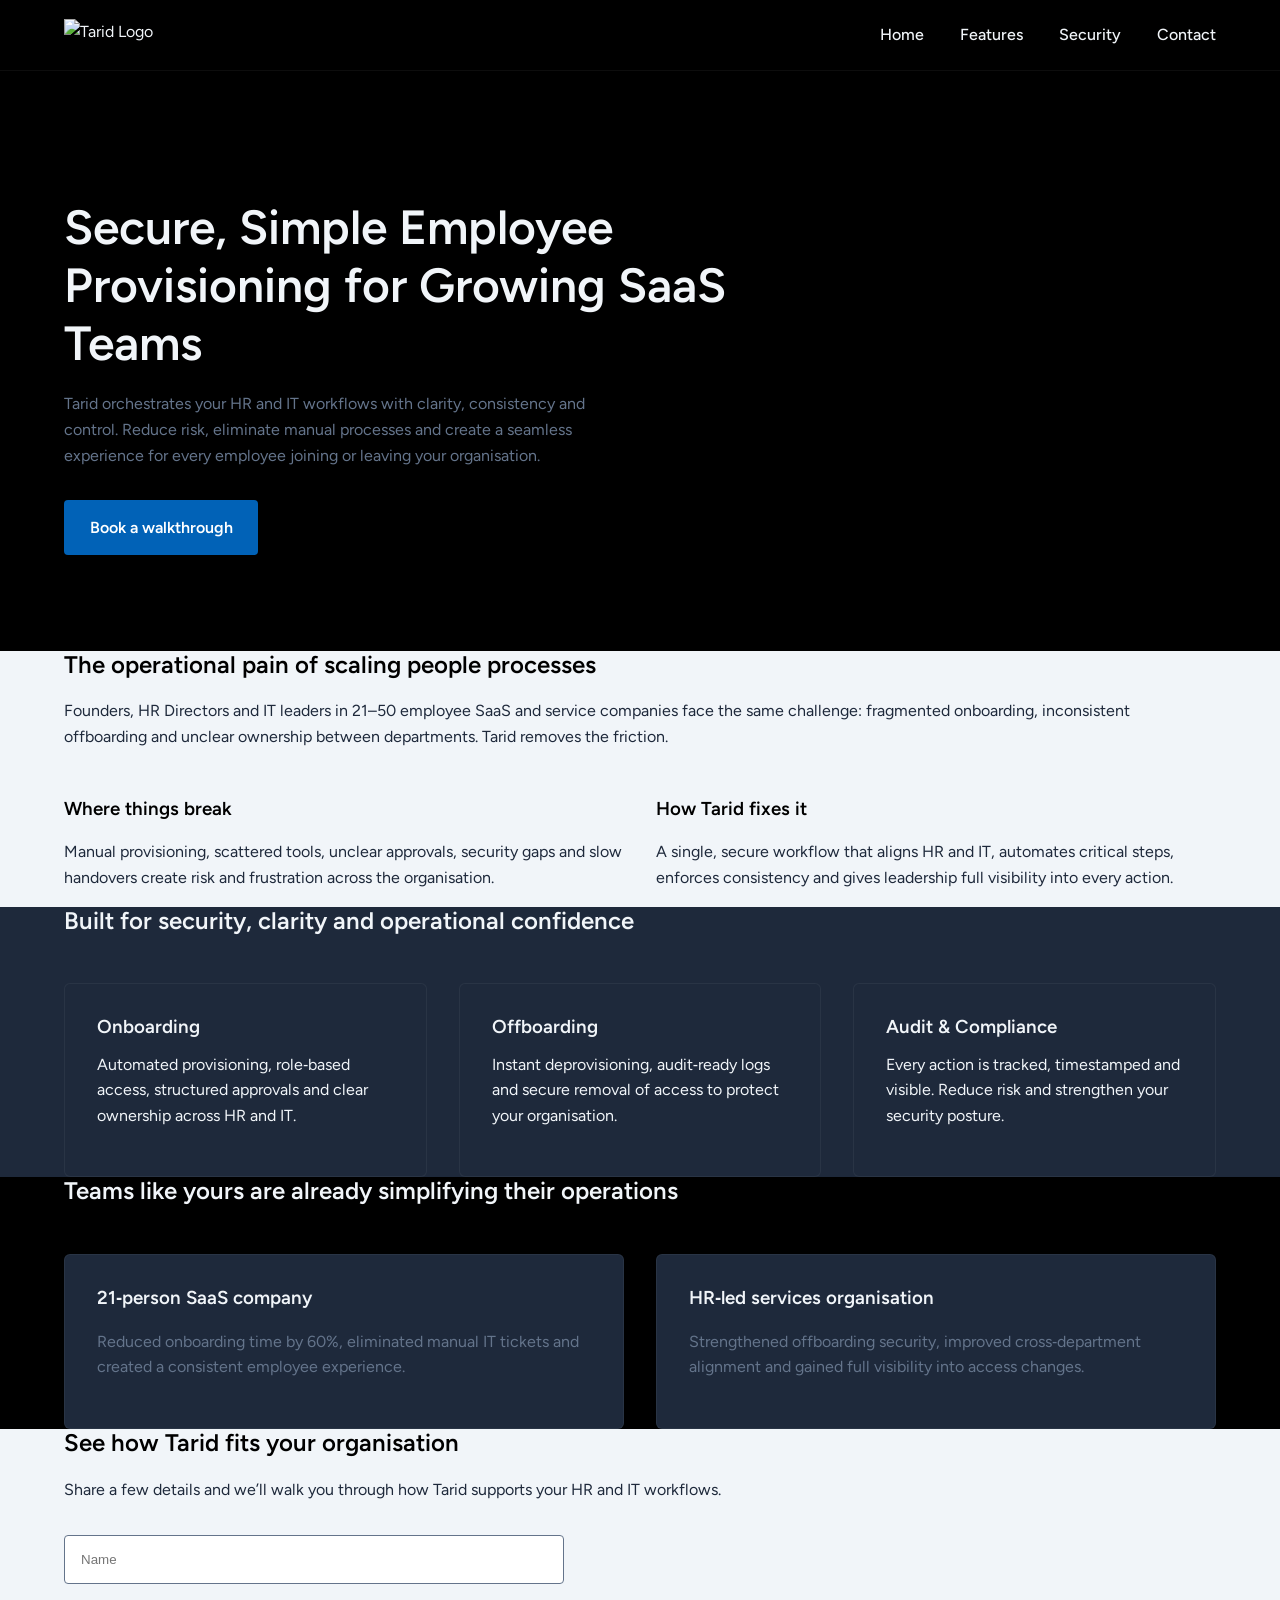
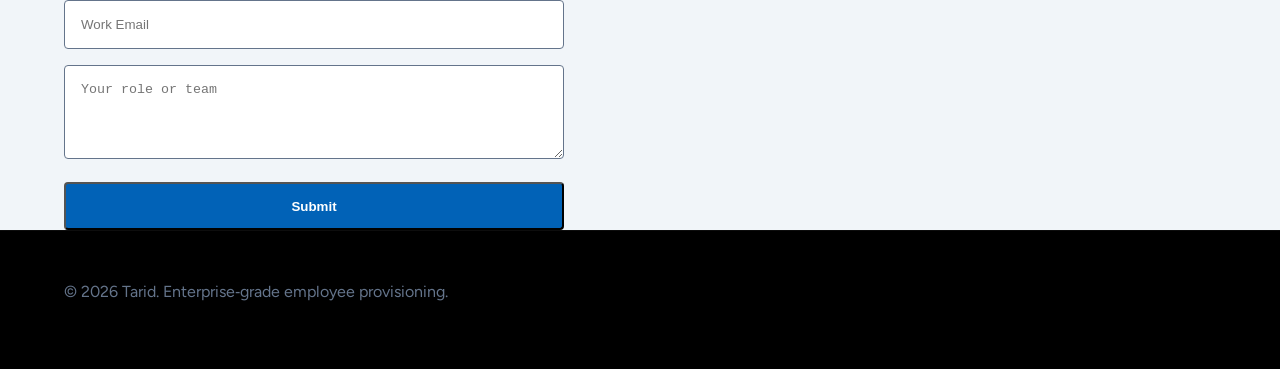
==== pages/index.html @ 122c296e "Add initial HTML structure for the homepage" ====
<!DOCTYPE html>
<html lang="en">
<head>
    <meta charset="UTF-8">
    <meta name="viewport" content="width=device-width, initial-scale=1.0">
    <title>Tarid – Secure Employee Provisioning</title>
    <link rel="stylesheet" href="../assets/css/global.css">
</head>

<body>

    <!-- NAVBAR -->
    <nav class="navbar">
        <div class="container">
            <img src="../assets/img/tarid-logo.svg" alt="Tarid Logo" height="32">
            <div>
                <a href="index.html">Home</a>
                <a href="features.html">Features</a>
                <a href="security.html">Security</a>
                <a href="contact.html">Contact</a>
            </div>
        </div>
    </nav>

    <!-- HERO -->
    <section class="hero section-dark">
        <div class="container">
            <h1>Secure, Simple Employee Provisioning for Growing SaaS Teams</h1>
            <p>Tarid orchestrates your HR and IT workflows with clarity, consistency and control. Reduce risk, eliminate manual processes and create a seamless experience for every employee joining or leaving your organisation.</p>
            <a class="btn-primary" href="https://calendly.com/">Book a walkthrough</a>
        </div>
    </section>

    <!-- PROBLEM → SOLUTION -->
    <section class="section-light">
        <div class="container">
            <h2>The operational pain of scaling people processes</h2>
            <p>Founders, HR Directors and IT leaders in 21–50 employee SaaS and service companies face the same challenge: fragmented onboarding, inconsistent offboarding and unclear ownership between departments. Tarid removes the friction.</p>

            <div class="grid grid-2" style="margin-top: 3rem;">
                <div>
                    <h3>Where things break</h3>
                    <p>Manual provisioning, scattered tools, unclear approvals, security gaps and slow handovers create risk and frustration across the organisation.</p>
                </div>
                <div>
                    <h3>How Tarid fixes it</h3>
                    <p>A single, secure workflow that aligns HR and IT, automates critical steps, enforces consistency and gives leadership full visibility into every action.</p>
                </div>
            </div>
        </div>
    </section>

    <!-- FEATURES -->
    <section class="section-slate">
        <div class="container">
            <h2>Built for security, clarity and operational confidence</h2>

            <div class="grid grid-3" style="margin-top: 3rem;">
                <div class="feature-card">
                    <h3>Onboarding</h3>
                    <p>Automated provisioning, role‑based access, structured approvals and clear ownership across HR and IT.</p>
                </div>

                <div class="feature-card">
                    <h3>Offboarding</h3>
                    <p>Instant deprovisioning, audit‑ready logs and secure removal of access to protect your organisation.</p>
                </div>

                <div class="feature-card">
                    <h3>Audit & Compliance</h3>
                    <p>Every action is tracked, timestamped and visible. Reduce risk and strengthen your security posture.</p>
                </div>
            </div>
        </div>
    </section>

    <!-- CASE STUDIES -->
    <section class="section-dark">
        <div class="container">
            <h2>Teams like yours are already simplifying their operations</h2>

            <div class="grid grid-2" style="margin-top: 3rem;">
                <div class="case-study">
                    <h3>21‑person SaaS company</h3>
                    <p>Reduced onboarding time by 60%, eliminated manual IT tickets and created a consistent employee experience.</p>
                </div>

                <div class="case-study">
                    <h3>HR‑led services organisation</h3>
                    <p>Strengthened offboarding security, improved cross‑department alignment and gained full visibility into access changes.</p>
                </div>
            </div>
        </div>
    </section>

    <!-- LEAD CAPTURE -->
    <section class="section-light">
        <div class="container">
            <h2>See how Tarid fits your organisation</h2>
            <p>Share a few details and we’ll walk you through how Tarid supports your HR and IT workflows.</p>

            <form class="lead-form" style="margin-top: 2rem;">
                <input type="text" placeholder="Name">
                <input type="email" placeholder="Work Email">
                <textarea rows="4" placeholder="Your role or team"></textarea>
                <button class="btn-primary">Submit</button>
            </form>
        </div>
    </section>

    <!-- FOOTER -->
    <footer class="footer">
        <div class="container">
            <p>© 2026 Tarid. Enterprise‑grade employee provisioning.</p>
        </div>
    </footer>

</body>
</html>
---- assets/css/global.css ----
/* --------------------------------------------------
   Global CSS — Enterprise Security Aesthetic
   Figtree + Black/Slate/Deep Blue Palette
   -------------------------------------------------- */

/* Font */
@import url('https://fonts.googleapis.com/css2?family=Figtree:wght@300;400;500;600;700&display=swap');

/* Root Variables */
:root {
  --black: #000000;
  --slate: #1E293B;
  --blue: #0162B7;
  --grey-blue: #64748B;
  --light: #F1F5F9;
  --success: #10B981;

  --max-width: 1200px;
}

/* Reset */
* {
  margin: 0;
  padding: 0;
  box-sizing: border-box;
}

body {
  font-family: 'Figtree', sans-serif;
  background: var(--black);
  color: var(--light);
  line-height: 1.6;
}

/* Layout */
.container {
  width: 100%;
  max-width: var(--max-width);
  margin: 0 auto;
  padding: 0 1.5rem;
}

.section {
  padding: 5rem 0;
}

.section-dark {
  background: var(--black);
  color: var(--light);
}

.section-slate {
  background: var(--slate);
  color: var(--light);
}

.section-light {
  background: var(--light);
  color: var(--black);
}

/* Typography */
h1, h2, h3, h4 {
  font-weight: 600;
  line-height: 1.2;
  margin-bottom: 1.2rem;
}

p {
  margin-bottom: 1rem;
  color: var(--grey-blue);
}

.section-light p {
  color: var(--slate);
}

/* Navbar */
.navbar {
  width: 100%;
  background: var(--black);
  padding: 1.2rem 0;
  border-bottom: 1px solid rgba(255,255,255,0.05);
}

.navbar .container {
  display: flex;
  justify-content: space-between;
  align-items: center;
}

.navbar a {
  color: var(--light);
  text-decoration: none;
  font-weight: 500;
  margin-left: 2rem;
}

.navbar a:hover {
  color: var(--blue);
}

/* Buttons */
.btn-primary {
  display: inline-block;
  background: var(--blue);
  color: #fff;
  padding: 0.9rem 1.6rem;
  border-radius: 4px;
  font-weight: 600;
  text-decoration: none;
}

.btn-primary:hover {
  background: #02539a;
}

.btn-secondary {
  display: inline-block;
  background: transparent;
  border: 1px solid var(--grey-blue);
  color: var(--grey-blue);
  padding: 0.9rem 1.6rem;
  border-radius: 4px;
  font-weight: 500;
  text-decoration: none;
}

.btn-secondary:hover {
  border-color: var(--blue);
  color: var(--blue);
}

/* Hero */
.hero {
  padding: 8rem 0 6rem;
}

.hero h1 {
  font-size: 3rem;
  max-width: 700px;
}

.hero p {
  max-width: 550px;
  margin-bottom: 2rem;
}

/* Grid */
.grid {
  display: grid;
  gap: 2rem;
}

.grid-3 {
  grid-template-columns: repeat(3, 1fr);
}

.grid-2 {
  grid-template-columns: repeat(2, 1fr);
}

/* Feature Cards */
.feature-card {
  background: var(--slate);
  padding: 2rem;
  border-radius: 6px;
  border: 1px solid rgba(255,255,255,0.05);
}

.feature-card h3 {
  margin-bottom: 0.8rem;
}

.feature-card p {
  color: var(--light);
}

/* Case Studies */
.case-study {
  background: var(--slate);
  padding: 2rem;
  border-radius: 6px;
  border: 1px solid rgba(255,255,255,0.05);
}

/* Lead Capture */
.lead-form {
  max-width: 500px;
}

.lead-form input,
.lead-form textarea {
  width: 100%;
  padding: 1rem;
  margin-bottom: 1rem;
  border-radius: 4px;
  border: 1px solid var(--grey-blue);
  background: #fff;
  color: var(--black);
}

.lead-form button {
  width: 100%;
}

/* Footer */
.footer {
  background: var(--black);
  padding: 3rem 0;
  border-top: 1px solid rgba(255,255,255,0.05);
}

.footer p {
  color: var(--grey-blue);
}

/* Responsive */
@media (max-width: 900px) {
  .grid-3 {
    grid-template-columns: 1fr;
  }
  .grid-2 {
    grid-template-columns: 1fr;
  }
  .hero h1 {
    font-size: 2.4rem;
  }
}
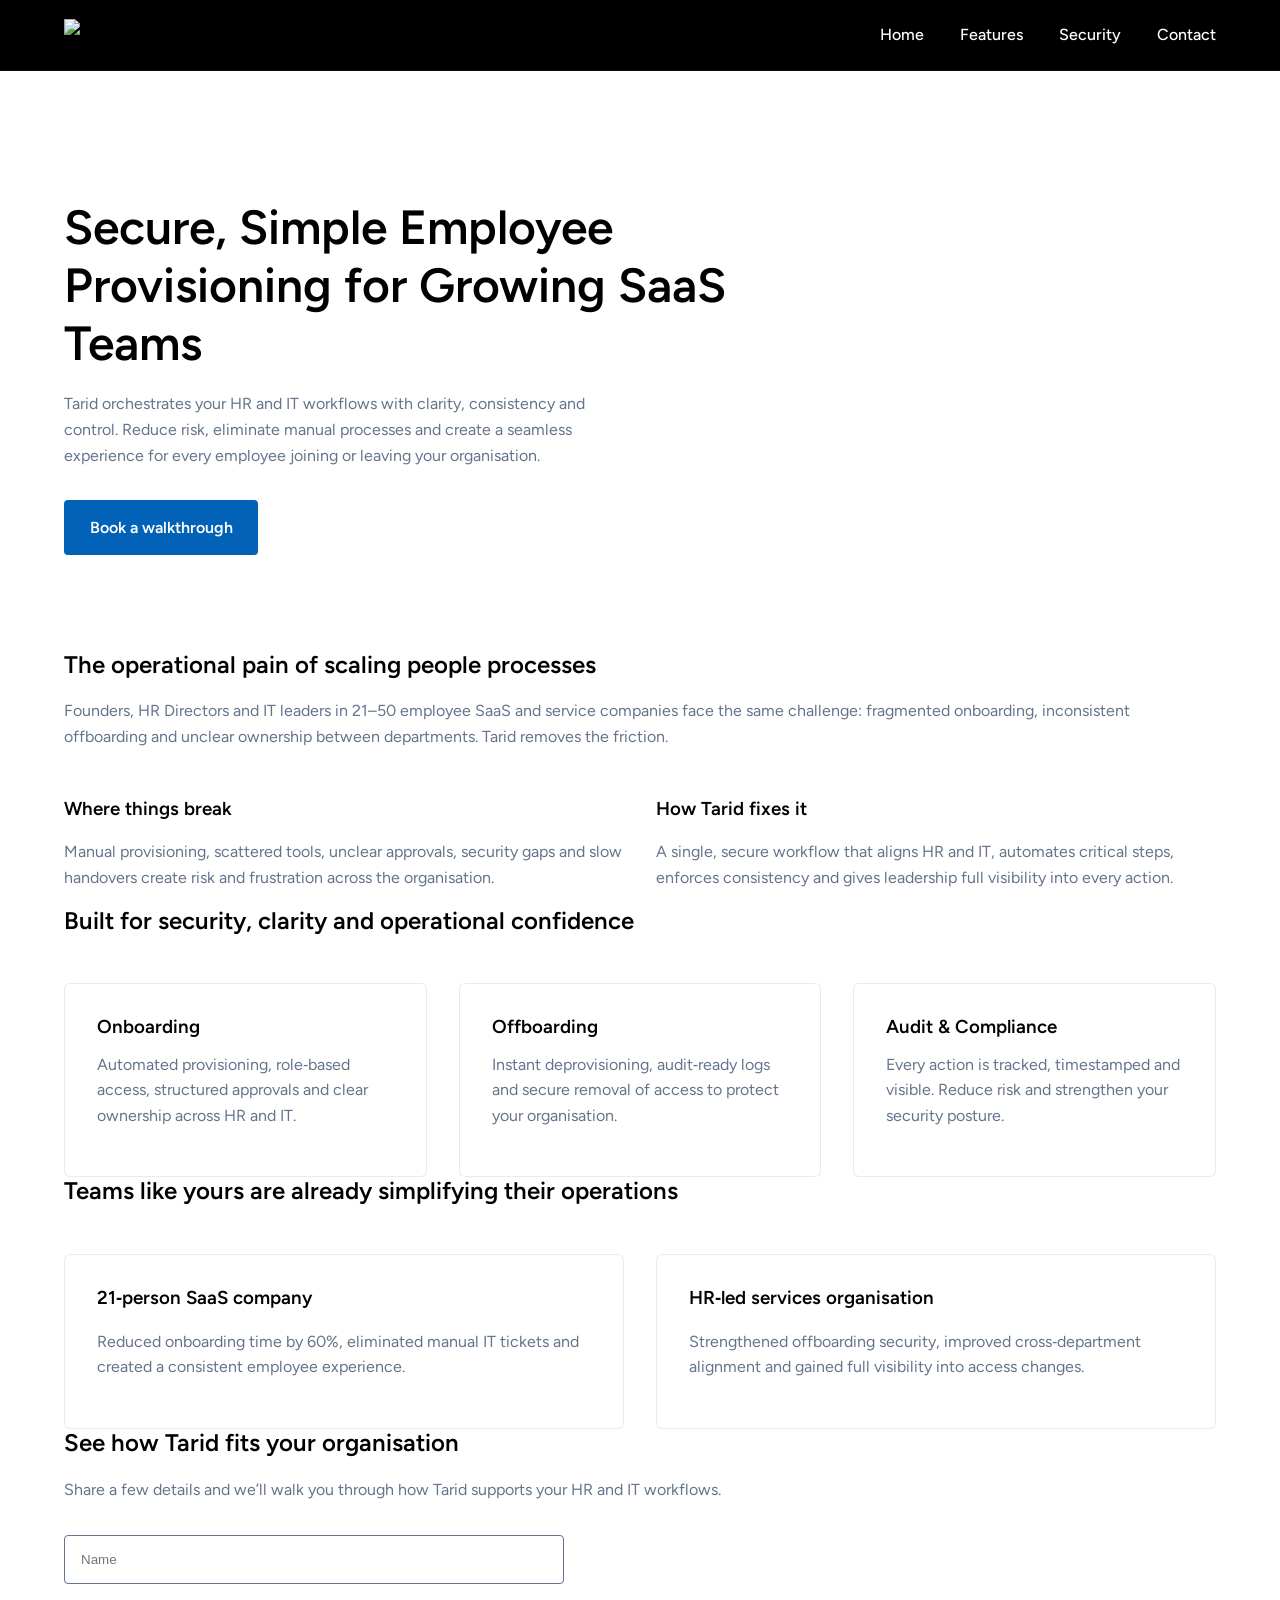
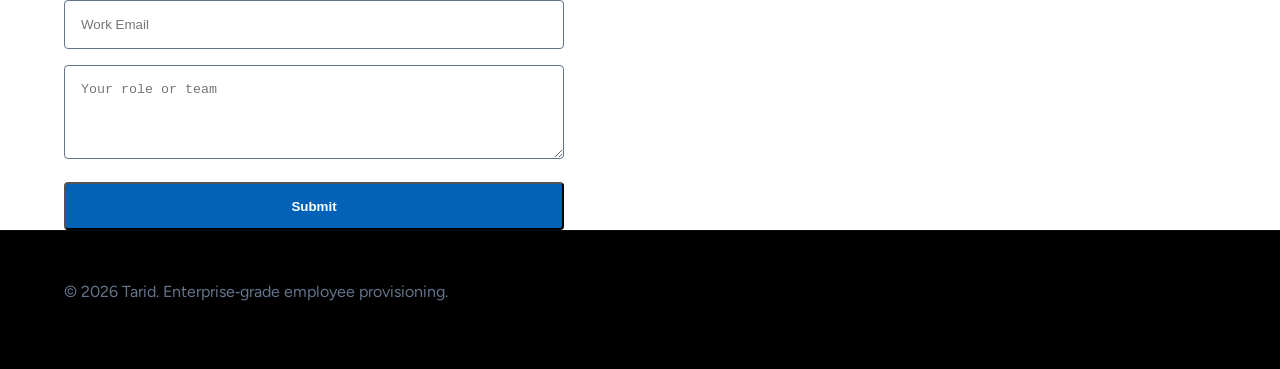
==== commit 76bd6910: "Update index.html" ====
--- a/pages/index.html
+++ b/pages/index.html
@@ -9,21 +9,16 @@
 
 <body>
 
-    <!-- NAVBAR -->
-    <nav class="navbar">
-        <div class="container">
-            <img src="../assets/img/tarid-logo.svg" alt="Tarid Logo" height="32">
-            <div>
-                <a href="index.html">Home</a>
-                <a href="features.html">Features</a>
-                <a href="security.html">Security</a>
-                <a href="contact.html">Contact</a>
-            </div>
-        </div>
-    </nav>
+    <!-- NAVBAR COMPONENT -->
+    <div id="navbar"></div>
+    <script>
+        fetch('../components/navbar.html')
+            .then(res => res.text())
+            .then(html => document.getElementById('navbar').innerHTML = html);
+    </script>
 
     <!-- HERO -->
-    <section class="hero section-dark">
+    <section class="hero section-light">
         <div class="container">
             <h1>Secure, Simple Employee Provisioning for Growing SaaS Teams</h1>
             <p>Tarid orchestrates your HR and IT workflows with clarity, consistency and control. Reduce risk, eliminate manual processes and create a seamless experience for every employee joining or leaving your organisation.</p>
@@ -51,7 +46,7 @@
     </section>
 
     <!-- FEATURES -->
-    <section class="section-slate">
+    <section class="section-light">
         <div class="container">
             <h2>Built for security, clarity and operational confidence</h2>
 
@@ -75,7 +70,7 @@
     </section>
 
     <!-- CASE STUDIES -->
-    <section class="section-dark">
+    <section class="section-light">
         <div class="container">
             <h2>Teams like yours are already simplifying their operations</h2>
 
@@ -108,12 +103,13 @@
         </div>
     </section>
 
-    <!-- FOOTER -->
-    <footer class="footer">
-        <div class="container">
-            <p>© 2026 Tarid. Enterprise‑grade employee provisioning.</p>
-        </div>
-    </footer>
+    <!-- FOOTER COMPONENT -->
+    <div id="footer"></div>
+    <script>
+        fetch('../components/footer.html')
+            .then(res => res.text())
+            .then(html => document.getElementById('footer').innerHTML = html);
+    </script>
 
 </body>
 </html>
--- a/assets/css/global.css
+++ b/assets/css/global.css
@@ -12,7 +12,7 @@
   --slate: #1E293B;
   --blue: #0162B7;
   --grey-blue: #64748B;
-  --light: #F1F5F9;
+  --light: #FFFFFF;
   --success: #10B981;
 
   --max-width: 1200px;
@@ -27,8 +27,8 @@
 
 body {
   font-family: 'Figtree', sans-serif;
-  background: var(--black);
-  color: var(--light);
+  background: var(--light);   /* WHITE SITE */
+  color: var(--black);        /* BLACK TEXT */
   line-height: 1.6;
 }
 
@@ -46,11 +46,6 @@
 
 .section-dark {
   background: var(--black);
-  color: var(--light);
-}
-
-.section-slate {
-  background: var(--slate);
   color: var(--light);
 }
 
@@ -71,14 +66,10 @@
   color: var(--grey-blue);
 }
 
-.section-light p {
-  color: var(--slate);
-}
-
 /* Navbar */
 .navbar {
   width: 100%;
-  background: var(--black);
+  background: var(--black); /* BLACK NAVBAR */
   padding: 1.2rem 0;
   border-bottom: 1px solid rgba(255,255,255,0.05);
 }
@@ -134,6 +125,8 @@
 /* Hero */
 .hero {
   padding: 8rem 0 6rem;
+  background: var(--light); /* WHITE HERO */
+  color: var(--black);
 }
 
 .hero h1 {
@@ -162,10 +155,10 @@
 
 /* Feature Cards */
 .feature-card {
-  background: var(--slate);
+  background: var(--light); /* WHITE CARDS */
   padding: 2rem;
   border-radius: 6px;
-  border: 1px solid rgba(255,255,255,0.05);
+  border: 1px solid rgba(0,0,0,0.08);
 }
 
 .feature-card h3 {
@@ -173,15 +166,15 @@
 }
 
 .feature-card p {
-  color: var(--light);
+  color: var(--grey-blue);
 }
 
 /* Case Studies */
 .case-study {
-  background: var(--slate);
+  background: var(--light); /* WHITE CASE STUDIES */
   padding: 2rem;
   border-radius: 6px;
-  border: 1px solid rgba(255,255,255,0.05);
+  border: 1px solid rgba(0,0,0,0.08);
 }
 
 /* Lead Capture */
@@ -206,7 +199,7 @@
 
 /* Footer */
 .footer {
-  background: var(--black);
+  background: var(--black); /* BLACK FOOTER */
   padding: 3rem 0;
   border-top: 1px solid rgba(255,255,255,0.05);
 }
